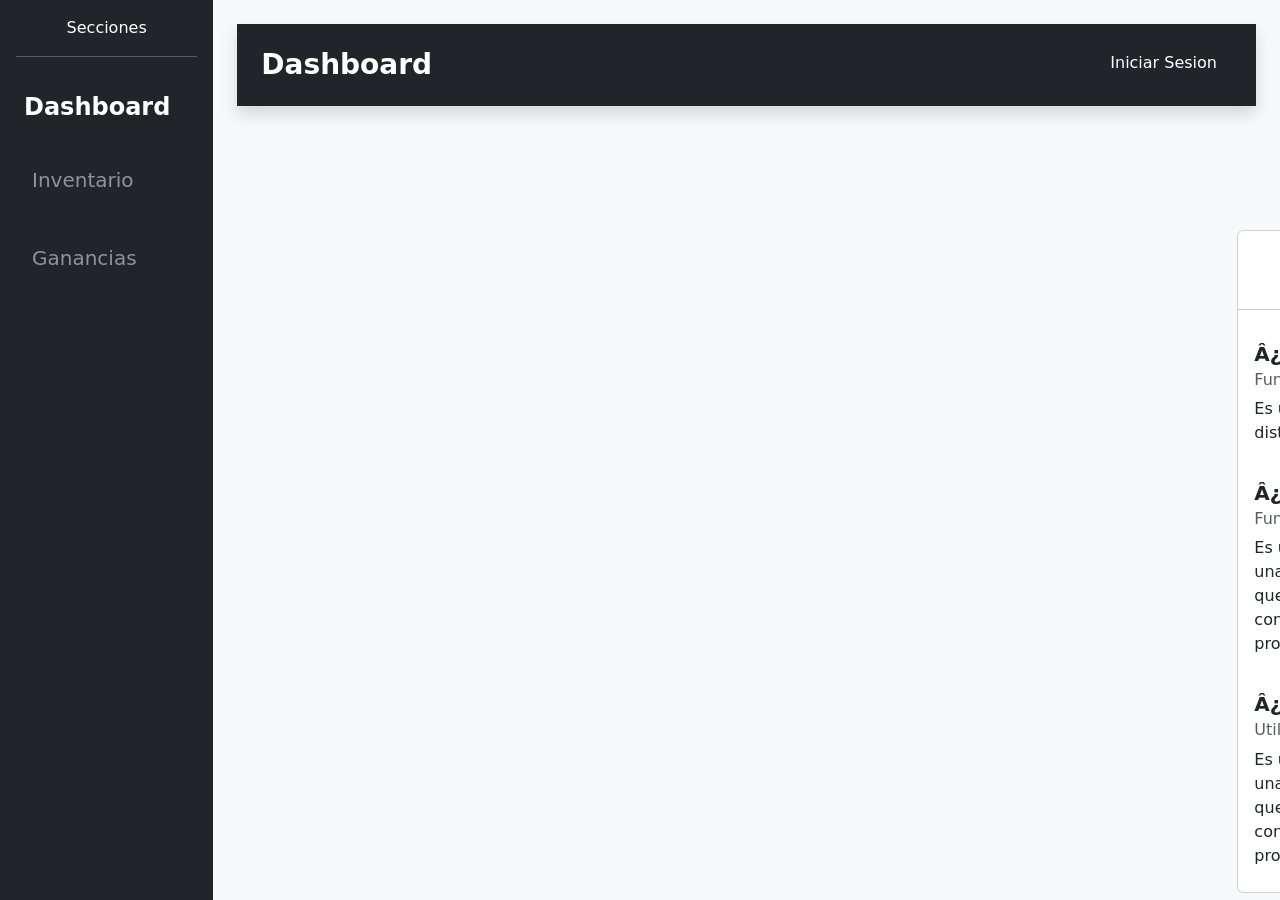
==== index.html @ 1a986705 "avance 3" ====
<!DOCTYPE html>
<html lang="es">

<head>
    <link href="https://cdn.jsdelivr.net/npm/bootstrap@5.3.8/dist/css/bootstrap.min.css" rel="stylesheet"
        integrity="sha384-sRIl4kxILFvY47J16cr9ZwB07vP4J8+LH7qKQnuqkuIAvNWLzeN8tE5YBujZqJLB" crossorigin="anonymous">
    <title>MarketOps</title>
    <style>
.card {
            top: 100px;
            right: -1000px;
        }

    
.btn-dark {
 position: absolute;
     top: 44px;
   right: 50px;
 }
</style>

</head>

<body>
    <div class="container-fluid">


        <div class="row vh-100">

            <div class="col-2 bg-dark text-white p-3">
                <p style="text-align: center;">Secciones</p>
                <hr>
                <ul class="nav flex-column">
                    <li class="nav-item">
                        <a class="nav-link active text-white fw-bold fs-4 py-3 px-2" aria-current="page"
                            href="index.html">Dashboard</a>
                    </li>
                    <li class="nav-item">
                        <a class="nav-link text-white-50 fs-5 py-4 px-6" href="inventario.html">Inventario</a>
                    </li>
                    <li class="nav-item">
                        <a class="nav-link text-white-50 fs-5 py-4 px-6" href="ganancias.html">Ganancias</a>
                    </li>

                </ul>
            </div>

            <div class="col-10 bg-light text-dark p-4 position:relative">

                <a class="btn btn-dark" href="sesion.html">Iniciar Sesion</a>

                <div class="bg-dark text-white w-100 py-4 px-4 mb-4 shadow">
                    <div class="d-flex justify-content-between align-items-center">
                        <div>
                            <h3 class="fw-bold mb-0">Dashboard</h3>
                        </div>
                        <div>


                        </div>
                    </div>
                </div>


                    <div class="card" style="width: 30rem;">
                        <div class="text-center pt-4">
                            <h2 class="fw-bold mb-0">MarketOps</h2>
                        </div>
                        <hr>
                        <div class="card-body mb-1">
                            <h5 class="card-title fw-bold">¿Que es?</h5>
                            <h6 class="card-subtitle mb-2 text-body-secondary">Funciones</h6>
                            <p class="card-text">Es una web la cual esta centrada en un market y sus distintas
                                operaciones
                            </p>
                        </div>

                        <div class="card-body mb-1">
                            <h5 class="card-title fw-bold">¿Para que sirve?</h5>
                            <h6 class="card-subtitle mb-2 text-body-secondary">Funciones</h6>
                            <p class="card-text">Es una base de datos centrada en las operaciones de una tienda, donde
                                se
                                puede encontrar un inventario que contiene todos los items y ganancias que contienen el
                                efecto positivo que han tenido los productos vendidos.</p>
                        </div>
                        <div class="card-body mb-2">
                            <h5 class="card-title fw-bold">¿Por que la usaria?</h5>
                            <h6 class="card-subtitle mb-2 text-body-secondary">Utilidad</h6>
                            <p class="card-text">Es una base de datos centrada en las operaciones de una tienda, donde
                                se
                                puede encontrar un inventario que contiene todos los items y ganancias que contienen el
                                efecto positivo que han tenido los productos vendidos.</p>
                        </div>
                    </div>


                </div>


            </div>


        </div>
        <script src="https://cdn.jsdelivr.net/npm/bootstrap@5.3.8/dist/js/bootstrap.bundle.min.js"
            integrity="sha384-FKyoEForCGlyvwx9Hj09JcYn3nv7wiPVlz7YYwJrWVcXK/BmnVDxM+D2scQbITxI"
            crossorigin="anonymous"></script>
</body>

</html>
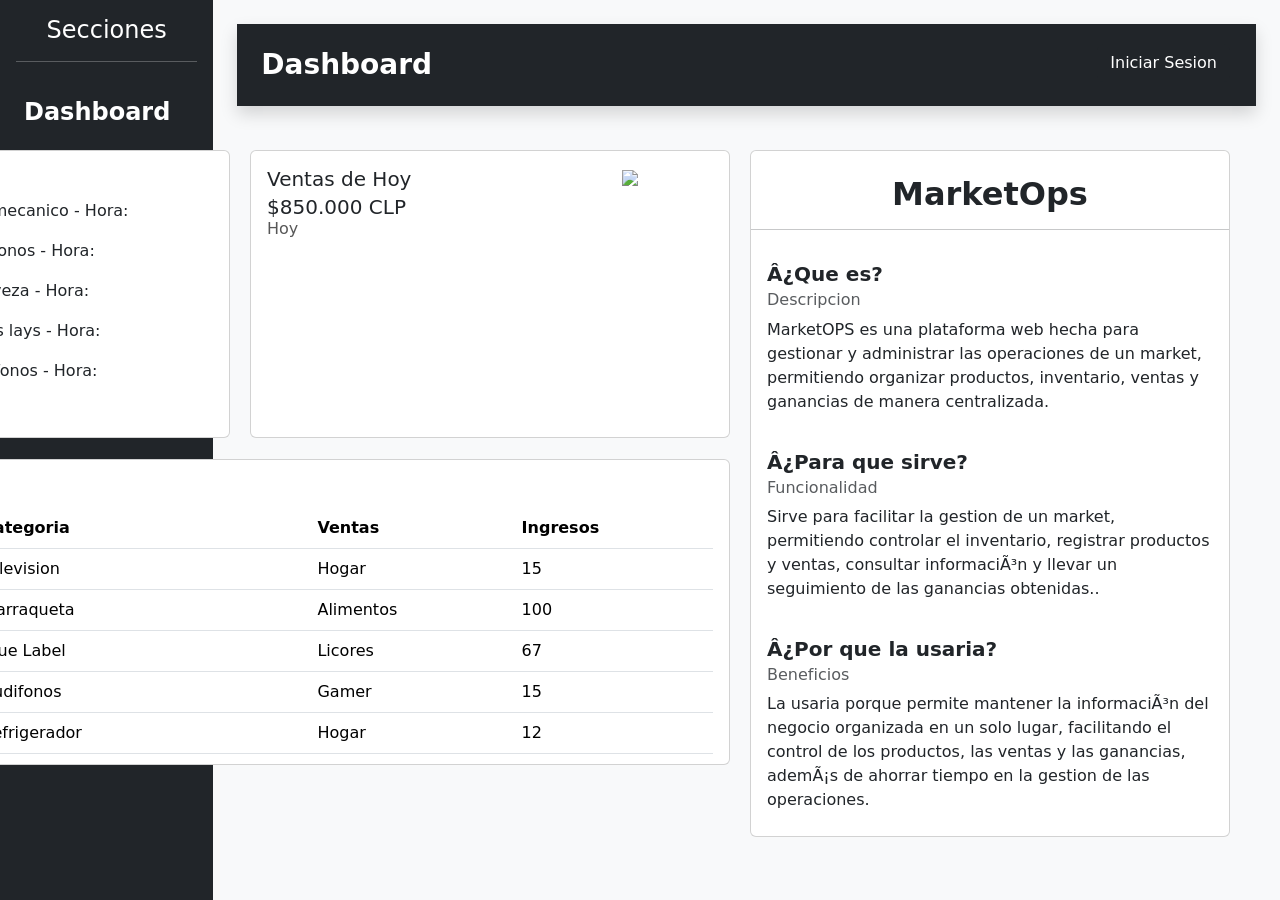
==== commit 02b41872: "Avance 11/09" ====
--- a/index.html
+++ b/index.html
@@ -4,20 +4,9 @@
 <head>
     <link href="https://cdn.jsdelivr.net/npm/bootstrap@5.3.8/dist/css/bootstrap.min.css" rel="stylesheet"
         integrity="sha384-sRIl4kxILFvY47J16cr9ZwB07vP4J8+LH7qKQnuqkuIAvNWLzeN8tE5YBujZqJLB" crossorigin="anonymous">
+    <link rel="stylesheet" href="css/style.css">
+
     <title>MarketOps</title>
-    <style>
-.card {
-            top: 100px;
-            right: -1000px;
-        }
-
-    
-.btn-dark {
- position: absolute;
-     top: 44px;
-   right: 50px;
- }
-</style>
 
 </head>
 
@@ -28,7 +17,7 @@
         <div class="row vh-100">
 
             <div class="col-2 bg-dark text-white p-3">
-                <p style="text-align: center;">Secciones</p>
+                <h4 class="alinearCentro">Secciones</h4>
                 <hr>
                 <ul class="nav flex-column">
                     <li class="nav-item">
@@ -43,6 +32,7 @@
                     </li>
 
                 </ul>
+                
             </div>
 
             <div class="col-10 bg-light text-dark p-4 position:relative">
@@ -61,38 +51,146 @@
                     </div>
                 </div>
 
-
-                    <div class="card" style="width: 30rem;">
-                        <div class="text-center pt-4">
-                            <h2 class="fw-bold mb-0">MarketOps</h2>
-                        </div>
-                        <hr>
-                        <div class="card-body mb-1">
-                            <h5 class="card-title fw-bold">¿Que es?</h5>
-                            <h6 class="card-subtitle mb-2 text-body-secondary">Funciones</h6>
-                            <p class="card-text">Es una web la cual esta centrada en un market y sus distintas
-                                operaciones
-                            </p>
-                        </div>
-
-                        <div class="card-body mb-1">
-                            <h5 class="card-title fw-bold">¿Para que sirve?</h5>
-                            <h6 class="card-subtitle mb-2 text-body-secondary">Funciones</h6>
-                            <p class="card-text">Es una base de datos centrada en las operaciones de una tienda, donde
-                                se
-                                puede encontrar un inventario que contiene todos los items y ganancias que contienen el
-                                efecto positivo que han tenido los productos vendidos.</p>
-                        </div>
-                        <div class="card-body mb-2">
-                            <h5 class="card-title fw-bold">¿Por que la usaria?</h5>
-                            <h6 class="card-subtitle mb-2 text-body-secondary">Utilidad</h6>
-                            <p class="card-text">Es una base de datos centrada en las operaciones de una tienda, donde
-                                se
-                                puede encontrar un inventario que contiene todos los items y ganancias que contienen el
-                                efecto positivo que han tenido los productos vendidos.</p>
-                        </div>
-                    </div>
-
+                <div class="card cartitados ">
+                    <div class="card-body">
+                        <h5 class="card-title">Ultimos movimientos</h5>
+
+                        <p class="card-text Cartitdadostext">Venta de teclado mecanico - Hora:</p>
+                        <p class="card-text Cartitdadostext">Venta de telefonos - Hora:</p>
+                        <p class="card-text Cartitdadostext">Venta de cerveza - Hora:</p>
+                        <p class="card-text Cartitdadostext">Venta de papas lays - Hora:</p>
+                        <p class="card-text Cartitdadostext">Venta de Audifonos - Hora:</p>
+                    </div>
+                </div>
+                <div class="card cartitatres ">
+                    <div class="card-body">
+                        <img src="https://cdn-icons-png.flaticon.com/512/2660/2660227.png" class="fotito">
+                        <h5 class="card-title">Ventas de Hoy</h5>
+                        <h5 class="card-subtitle">$850.000 CLP</h5>
+                        <h6 class="card-title VentasGraficoHoy">Hoy</h6>
+                        <div class="grafico">
+                            <canvas id="migrafico"></canvas>
+                        </div>
+                    </div>
+                </div>
+
+                <div class="card cartitacuatro ">
+                    <div class="card-body">
+                        <h5 class="card-title">Articulos Populares</h5>
+                        <div class="table-responsive overflow-auto alturaTabla">
+
+                            <table class="table">
+                                <thead class="scrollEstatico">
+                                    <tr>
+                                        <th>Producto</th>
+                                        <th>Categoria</th>
+                                        <th>Ventas</th>
+                                        <th>Ingresos</th>
+                                    </tr>
+
+                                </thead>
+
+                                <tbody id="productTableBody">
+                                    <tr>
+
+                                    <tr>
+                                        <th scope="row">7</th>
+                                        <td>Television</td>
+                                        <td>Hogar</td>
+                                        <td>15</td>
+
+                                    </tr>
+
+                                    <tr>
+                                        <th scope="row">11</th>
+                                        <td>Marraqueta</td>
+                                        <td>Alimentos</td>
+                                        <td>100</td>
+
+                                    </tr>
+                                    <tr>
+                                        <th scope="row">12</th>
+                                        <td>Blue Label</td>
+                                        <td>Licores</td>
+                                        <td>67</td>
+
+                                    </tr>
+                                    <tr>
+                                        <th scope="row">14</th>
+                                        <td>Audifonos</td>
+                                        <td>Gamer</td>
+                                        <td>15</td>
+
+                                    </tr>
+                                    <tr>
+                                        <th scope="row">1</th>
+                                        <td>Refrigerador</td>
+                                        <td>Hogar</td>
+                                        <td>12</td>
+
+                                    </tr>
+                                    <tr>
+                                        <th scope="row">2</th>
+                                        <td>Lavadora</td>
+                                        <td>Hogar</td>
+                                        <td>8</td>
+
+                                    </tr>
+                                    <tr>
+                                        <th scope="row">3</th>
+                                        <td>teclado mecanico</td>
+                                        <td>Gamer</td>
+                                        <td>3</td>
+
+                                    </tr>
+                                    <tr>
+                                        <th scope="row">4</th>
+                                        <td>Aspiradora</td>
+                                        <td>Hogar</td>
+                                        <td>4</td>
+
+                                    </tr>
+                                    <tr>
+                                        <th scope="row">5</th>
+                                        <td>Fideos</td>
+                                        <td>Alimentos</td>
+                                        <td>13</td>
+
+                                    </tr>
+                                </tbody>
+                            </table>
+                        </div>
+                    </div>
+                </div>
+                <div class="card cardwidth cartita">
+
+                    <div class="text-center pt-4">
+                        <h2 class="fw-bold mb-0">MarketOps</h2>
+                    </div>
+                    <hr>
+                    <div class="card-body mb-1">
+                        <h5 class="card-title fw-bold">¿Que es?</h5>
+                        <h6 class="card-subtitle mb-2 text-body-secondary">Descripcion</h6>
+                        <p class="card-text">MarketOPS es una plataforma web hecha para gestionar y administrar las
+                            operaciones de un market, permitiendo organizar productos, inventario, ventas y ganancias de
+                            manera centralizada.
+                        </p>
+                    </div>
+
+                    <div class="card-body mb-1 ">
+                        <h5 class="card-title fw-bold">¿Para que sirve?</h5>
+                        <h6 class="card-subtitle mb-2 text-body-secondary">Funcionalidad</h6>
+                        <p class="card-text">Sirve para facilitar la gestion de un market, permitiendo controlar el
+                            inventario, registrar productos y ventas, consultar información y llevar un seguimiento de
+                            las ganancias obtenidas..</p>
+                    </div>
+                    <div class="card-body mb-2 ">
+                        <h5 class="card-title fw-bold ">¿Por que la usaria?</h5>
+                        <h6 class="card-subtitle mb-2 text-body-secondary ">Beneficios</h6>
+                        <p class="card-text ">La usaria porque permite mantener la información del negocio organizada en
+                            un solo lugar, facilitando el control de los productos, las ventas y las ganancias, además
+                            de ahorrar tiempo en la gestion de las operaciones.</p>
+                    </div>
 
                 </div>
 
@@ -101,9 +199,15 @@
 
 
         </div>
-        <script src="https://cdn.jsdelivr.net/npm/bootstrap@5.3.8/dist/js/bootstrap.bundle.min.js"
-            integrity="sha384-FKyoEForCGlyvwx9Hj09JcYn3nv7wiPVlz7YYwJrWVcXK/BmnVDxM+D2scQbITxI"
-            crossorigin="anonymous"></script>
+
+
+    </div>
+    <script src="https://cdn.jsdelivr.net/npm/bootstrap@5.3.8/dist/js/bootstrap.bundle.min.js"
+        integrity="sha384-FKyoEForCGlyvwx9Hj09JcYn3nv7wiPVlz7YYwJrWVcXK/BmnVDxM+D2scQbITxI"
+        crossorigin="anonymous"></script>
+    <script src="https://cdn.jsdelivr.net/npm/chart.js"></script>
+    <script src="js/app.js"></script>
+
 </body>
 
 </html>
--- a/css/style.css
+++ b/css/style.css
@@ -0,0 +1,96 @@
+.alinearCentro{
+    text-align: center;
+}
+.cardwidth{
+    width: 30rem;
+}  
+.cartitados {
+    position: fixed;
+    top: 150px; 
+    right: 1050px;
+    
+    
+    width: 30rem;
+    height: 18rem;
+}
+.Cartitdadostext{
+ text-align: center;
+}
+.cartitatres {
+    position: fixed;
+    top: 150px; 
+    right: 550px;
+    
+    
+    width: 30rem;
+    height: 18rem;
+}
+
+.cartitacuatro {
+    position: fixed;
+    top: 459px; 
+    right: 550px;
+    
+    
+    width: 61.3rem;
+    height: 19.1rem;
+}
+
+.cartita {
+    position: fixed;
+    top: 150px; 
+    right: 50px;
+}
+.colores{
+    right: 0px;
+    top: 0px;
+}
+.btn-dark {
+ position: absolute;
+    top: 44px;
+   right: 50px;
+ }
+ .barrasdanger{
+    width: 25%;
+ }
+
+ .barraswarning{
+    width: 55%;
+ }
+ .barrassuccess {
+ width: 95%;
+ }
+ .ajusteSesion{
+    width: 100%; max-width: 400px;
+ }
+ .colorIniciarSesion{
+    color: rgb(1, 14, 24);
+ }
+ .tamanoP{
+    font-size: 13px; opacity: 0.7;
+ }
+ .alturaTabla{
+    max-height: 250px;
+ }
+.scrollEstatico{
+    position: sticky;
+    top: 0;
+}
+.VentasGraficoHoy{
+    color: rgba(0, 0, 0, 0.66);
+}
+.grafico{
+    position: relative;
+    height: 200px;
+    width: 100%;
+}
+.fotito{
+    position: fixed;
+    
+    width: 88px;
+    top: 170px;
+    right: 570px;
+}
+.nombres{
+    top: 150px
+}
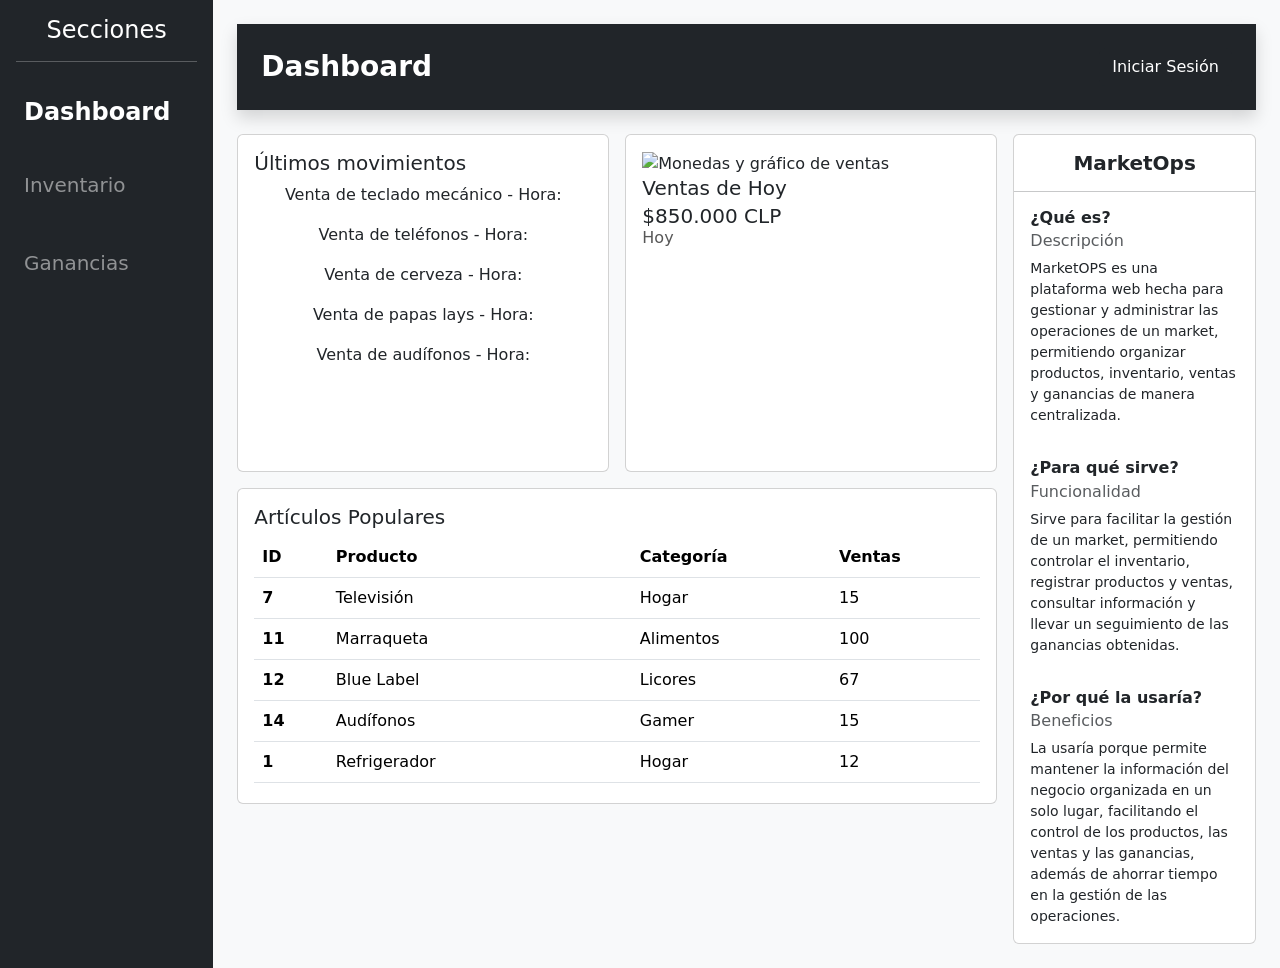
==== commit 345e7442: "Ajuste dashboard" ====
--- a/index.html
+++ b/index.html
@@ -2,212 +2,323 @@
 <html lang="es">
 
 <head>
-    <link href="https://cdn.jsdelivr.net/npm/bootstrap@5.3.8/dist/css/bootstrap.min.css" rel="stylesheet"
-        integrity="sha384-sRIl4kxILFvY47J16cr9ZwB07vP4J8+LH7qKQnuqkuIAvNWLzeN8tE5YBujZqJLB" crossorigin="anonymous">
+    <meta charset="UTF-8">
+    <meta name="viewport" content="width=device-width, initial-scale=1.0">
+
+    <link
+        href="https://cdn.jsdelivr.net/npm/bootstrap@5.3.8/dist/css/bootstrap.min.css"
+        rel="stylesheet"
+        integrity="sha384-sRIl4kxILFvY47J16cr9ZwB07vP4J8+LH7qKQnuqkuIAvNWLzeN8tE5YBujZqJLB"
+        crossorigin="anonymous">
+
     <link rel="stylesheet" href="css/style.css">
 
     <title>MarketOps</title>
 
+    <style>
+        .contenido-dashboard .cartitados,
+        .contenido-dashboard .cartitatres,
+        .contenido-dashboard .cartitacuatro {
+            width: 100%;
+            height: auto;
+            min-width: 0;
+        }
+
+        .contenido-dashboard .cartitados,
+        .contenido-dashboard .cartitatres {
+            height: 100%;
+        }
+
+        .encabezado-dashboard .btn-dark {
+            position: static;
+        }
+
+        .presentacion-marketops {
+            font-size: 14px;
+        }
+
+        .presentacion-marketops h5 {
+            font-size: 16px;
+        }
+    </style>
 </head>
 
 <body>
     <div class="container-fluid">
-
-
-        <div class="row vh-100">
-
+        <div class="row min-vh-100">
+
+            
             <div class="col-2 bg-dark text-white p-3">
                 <h4 class="alinearCentro">Secciones</h4>
                 <hr>
+
                 <ul class="nav flex-column">
                     <li class="nav-item">
-                        <a class="nav-link active text-white fw-bold fs-4 py-3 px-2" aria-current="page"
-                            href="index.html">Dashboard</a>
+                        <a
+                            class="nav-link active text-white fw-bold fs-4 py-3 px-2"
+                            aria-current="page"
+                            href="index.html">
+                            Dashboard
+                        </a>
                     </li>
+
                     <li class="nav-item">
-                        <a class="nav-link text-white-50 fs-5 py-4 px-6" href="inventario.html">Inventario</a>
+                        <a
+                            class="nav-link text-white-50 fs-5 py-4 px-2"
+                            href="inventario.html">
+                            Inventario
+                        </a>
                     </li>
+
                     <li class="nav-item">
-                        <a class="nav-link text-white-50 fs-5 py-4 px-6" href="ganancias.html">Ganancias</a>
+                        <a
+                            class="nav-link text-white-50 fs-5 py-4 px-2"
+                            href="ganancias.html">
+                            Ganancias
+                        </a>
                     </li>
-
                 </ul>
-                
             </div>
 
-            <div class="col-10 bg-light text-dark p-4 position:relative">
-
-                <a class="btn btn-dark" href="sesion.html">Iniciar Sesion</a>
-
-                <div class="bg-dark text-white w-100 py-4 px-4 mb-4 shadow">
+            <div class="col-10 bg-light text-dark p-4">
+
+                <div class="encabezado-dashboard bg-dark text-white py-4 px-4 mb-4 shadow">
                     <div class="d-flex justify-content-between align-items-center">
-                        <div>
-                            <h3 class="fw-bold mb-0">Dashboard</h3>
-                        </div>
-                        <div>
-
+                        <h3 class="fw-bold mb-0">Dashboard</h3>
+
+                        <a class="btn btn-dark" href="sesion.html">
+                            Iniciar Sesión
+                        </a>
+                    </div>
+                </div>
+
+                <div class="row g-3 contenido-dashboard">
+
+                    <div class="col-12 col-lg-9">
+                        <div class="row g-3">
+
+
+                            <div class="col-12 col-md-6">
+                                <div class="card cartitados">
+                                    <div class="card-body">
+                                        <h5 class="card-title">
+                                            Últimos movimientos
+                                        </h5>
+
+                                        <p class="card-text Cartitdadostext">
+                                            Venta de teclado mecánico - Hora:
+                                        </p>
+
+                                        <p class="card-text Cartitdadostext">
+                                            Venta de teléfonos - Hora:
+                                        </p>
+
+                                        <p class="card-text Cartitdadostext">
+                                            Venta de cerveza - Hora:
+                                        </p>
+
+                                        <p class="card-text Cartitdadostext">
+                                            Venta de papas lays - Hora:
+                                        </p>
+
+                                        <p class="card-text Cartitdadostext">
+                                            Venta de audífonos - Hora:
+                                        </p>
+                                    </div>
+                                </div>
+                            </div>
+
+                            
+                            <div class="col-12 col-md-6">
+                                <div class="card cartitatres">
+                                    <div class="card-body">
+                                        <img
+                                            src="https://cdn-icons-png.flaticon.com/512/2660/2660227.png"
+                                            class="fotito"
+                                            alt="Monedas y gráfico de ventas">
+
+                                        <h5 class="card-title">Ventas de Hoy</h5>
+                                        <h5 class="card-subtitle">$850.000 CLP</h5>
+                                        <h6 class="card-title VentasGraficoHoy">Hoy</h6>
+
+                                        <div class="grafico">
+                                            <canvas id="migrafico"></canvas>
+                                        </div>
+                                    </div>
+                                </div>
+                            </div>
+
+                        
+                            <div class="col-12">
+                                <div class="card cartitacuatro">
+                                    <div class="card-body">
+                                        <h5 class="card-title">
+                                            Artículos Populares
+                                        </h5>
+
+                                        <div class="table-responsive overflow-auto alturaTabla">
+                                            <table class="table">
+                                                <thead class="scrollEstatico">
+                                                    <tr>
+                                                        <th>ID</th>
+                                                        <th>Producto</th>
+                                                        <th>Categoría</th>
+                                                        <th>Ventas</th>
+                                                    </tr>
+                                                </thead>
+
+                                                <tbody id="productTableBody">
+                                                    <tr>
+                                                        <th scope="row">7</th>
+                                                        <td>Televisión</td>
+                                                        <td>Hogar</td>
+                                                        <td>15</td>
+                                                    </tr>
+
+                                                    <tr>
+                                                        <th scope="row">11</th>
+                                                        <td>Marraqueta</td>
+                                                        <td>Alimentos</td>
+                                                        <td>100</td>
+                                                    </tr>
+
+                                                    <tr>
+                                                        <th scope="row">12</th>
+                                                        <td>Blue Label</td>
+                                                        <td>Licores</td>
+                                                        <td>67</td>
+                                                    </tr>
+
+                                                    <tr>
+                                                        <th scope="row">14</th>
+                                                        <td>Audífonos</td>
+                                                        <td>Gamer</td>
+                                                        <td>15</td>
+                                                    </tr>
+
+                                                    <tr>
+                                                        <th scope="row">1</th>
+                                                        <td>Refrigerador</td>
+                                                        <td>Hogar</td>
+                                                        <td>12</td>
+                                                    </tr>
+
+                                                    <tr>
+                                                        <th scope="row">2</th>
+                                                        <td>Lavadora</td>
+                                                        <td>Hogar</td>
+                                                        <td>8</td>
+                                                    </tr>
+
+                                                    <tr>
+                                                        <th scope="row">3</th>
+                                                        <td>Teclado mecánico</td>
+                                                        <td>Gamer</td>
+                                                        <td>3</td>
+                                                    </tr>
+
+                                                    <tr>
+                                                        <th scope="row">4</th>
+                                                        <td>Aspiradora</td>
+                                                        <td>Hogar</td>
+                                                        <td>4</td>
+                                                    </tr>
+
+                                                    <tr>
+                                                        <th scope="row">5</th>
+                                                        <td>Fideos</td>
+                                                        <td>Alimentos</td>
+                                                        <td>13</td>
+                                                    </tr>
+                                                </tbody>
+                                            </table>
+                                        </div>
+                                    </div>
+                                </div>
+                            </div>
 
                         </div>
                     </div>
-                </div>
-
-                <div class="card cartitados ">
-                    <div class="card-body">
-                        <h5 class="card-title">Ultimos movimientos</h5>
-
-                        <p class="card-text Cartitdadostext">Venta de teclado mecanico - Hora:</p>
-                        <p class="card-text Cartitdadostext">Venta de telefonos - Hora:</p>
-                        <p class="card-text Cartitdadostext">Venta de cerveza - Hora:</p>
-                        <p class="card-text Cartitdadostext">Venta de papas lays - Hora:</p>
-                        <p class="card-text Cartitdadostext">Venta de Audifonos - Hora:</p>
-                    </div>
-                </div>
-                <div class="card cartitatres ">
-                    <div class="card-body">
-                        <img src="https://cdn-icons-png.flaticon.com/512/2660/2660227.png" class="fotito">
-                        <h5 class="card-title">Ventas de Hoy</h5>
-                        <h5 class="card-subtitle">$850.000 CLP</h5>
-                        <h6 class="card-title VentasGraficoHoy">Hoy</h6>
-                        <div class="grafico">
-                            <canvas id="migrafico"></canvas>
+
+                
+                    <div class="col-12 col-lg-3">
+                        <div class="card presentacion-marketops">
+
+                            <div class="text-center pt-3">
+                                <h2 class="fw-bold fs-5 mb-0">MarketOps</h2>
+                            </div>
+
+                            <hr class="mb-0">
+
+                            <div class="card-body">
+                                <h5 class="card-title fw-bold">¿Qué es?</h5>
+
+                                <h6 class="card-subtitle mb-2 text-body-secondary">
+                                    Descripción
+                                </h6>
+
+                                <p class="card-text">
+                                    MarketOPS es una plataforma web hecha para
+                                    gestionar y administrar las operaciones de un
+                                    market, permitiendo organizar productos,
+                                    inventario, ventas y ganancias de manera
+                                    centralizada.
+                                </p>
+                            </div>
+
+                            <div class="card-body">
+                                <h5 class="card-title fw-bold">
+                                    ¿Para qué sirve?
+                                </h5>
+
+                                <h6 class="card-subtitle mb-2 text-body-secondary">
+                                    Funcionalidad
+                                </h6>
+
+                                <p class="card-text">
+                                    Sirve para facilitar la gestión de un market,
+                                    permitiendo controlar el inventario, registrar
+                                    productos y ventas, consultar información y
+                                    llevar un seguimiento de las ganancias
+                                    obtenidas.
+                                </p>
+                            </div>
+
+                            <div class="card-body">
+                                <h5 class="card-title fw-bold">
+                                    ¿Por qué la usaría?
+                                </h5>
+
+                                <h6 class="card-subtitle mb-2 text-body-secondary">
+                                    Beneficios
+                                </h6>
+
+                                <p class="card-text">
+                                    La usaría porque permite mantener la
+                                    información del negocio organizada en un
+                                    solo lugar, facilitando el control de los
+                                    productos, las ventas y las ganancias,
+                                    además de ahorrar tiempo en la gestión
+                                    de las operaciones.
+                                </p>
+                            </div>
+
                         </div>
                     </div>
+
                 </div>
-
-                <div class="card cartitacuatro ">
-                    <div class="card-body">
-                        <h5 class="card-title">Articulos Populares</h5>
-                        <div class="table-responsive overflow-auto alturaTabla">
-
-                            <table class="table">
-                                <thead class="scrollEstatico">
-                                    <tr>
-                                        <th>Producto</th>
-                                        <th>Categoria</th>
-                                        <th>Ventas</th>
-                                        <th>Ingresos</th>
-                                    </tr>
-
-                                </thead>
-
-                                <tbody id="productTableBody">
-                                    <tr>
-
-                                    <tr>
-                                        <th scope="row">7</th>
-                                        <td>Television</td>
-                                        <td>Hogar</td>
-                                        <td>15</td>
-
-                                    </tr>
-
-                                    <tr>
-                                        <th scope="row">11</th>
-                                        <td>Marraqueta</td>
-                                        <td>Alimentos</td>
-                                        <td>100</td>
-
-                                    </tr>
-                                    <tr>
-                                        <th scope="row">12</th>
-                                        <td>Blue Label</td>
-                                        <td>Licores</td>
-                                        <td>67</td>
-
-                                    </tr>
-                                    <tr>
-                                        <th scope="row">14</th>
-                                        <td>Audifonos</td>
-                                        <td>Gamer</td>
-                                        <td>15</td>
-
-                                    </tr>
-                                    <tr>
-                                        <th scope="row">1</th>
-                                        <td>Refrigerador</td>
-                                        <td>Hogar</td>
-                                        <td>12</td>
-
-                                    </tr>
-                                    <tr>
-                                        <th scope="row">2</th>
-                                        <td>Lavadora</td>
-                                        <td>Hogar</td>
-                                        <td>8</td>
-
-                                    </tr>
-                                    <tr>
-                                        <th scope="row">3</th>
-                                        <td>teclado mecanico</td>
-                                        <td>Gamer</td>
-                                        <td>3</td>
-
-                                    </tr>
-                                    <tr>
-                                        <th scope="row">4</th>
-                                        <td>Aspiradora</td>
-                                        <td>Hogar</td>
-                                        <td>4</td>
-
-                                    </tr>
-                                    <tr>
-                                        <th scope="row">5</th>
-                                        <td>Fideos</td>
-                                        <td>Alimentos</td>
-                                        <td>13</td>
-
-                                    </tr>
-                                </tbody>
-                            </table>
-                        </div>
-                    </div>
-                </div>
-                <div class="card cardwidth cartita">
-
-                    <div class="text-center pt-4">
-                        <h2 class="fw-bold mb-0">MarketOps</h2>
-                    </div>
-                    <hr>
-                    <div class="card-body mb-1">
-                        <h5 class="card-title fw-bold">¿Que es?</h5>
-                        <h6 class="card-subtitle mb-2 text-body-secondary">Descripcion</h6>
-                        <p class="card-text">MarketOPS es una plataforma web hecha para gestionar y administrar las
-                            operaciones de un market, permitiendo organizar productos, inventario, ventas y ganancias de
-                            manera centralizada.
-                        </p>
-                    </div>
-
-                    <div class="card-body mb-1 ">
-                        <h5 class="card-title fw-bold">¿Para que sirve?</h5>
-                        <h6 class="card-subtitle mb-2 text-body-secondary">Funcionalidad</h6>
-                        <p class="card-text">Sirve para facilitar la gestion de un market, permitiendo controlar el
-                            inventario, registrar productos y ventas, consultar información y llevar un seguimiento de
-                            las ganancias obtenidas..</p>
-                    </div>
-                    <div class="card-body mb-2 ">
-                        <h5 class="card-title fw-bold ">¿Por que la usaria?</h5>
-                        <h6 class="card-subtitle mb-2 text-body-secondary ">Beneficios</h6>
-                        <p class="card-text ">La usaria porque permite mantener la información del negocio organizada en
-                            un solo lugar, facilitando el control de los productos, las ventas y las ganancias, además
-                            de ahorrar tiempo en la gestion de las operaciones.</p>
-                    </div>
-
-                </div>
-
-
             </div>
-
-
         </div>
-
-
     </div>
-    <script src="https://cdn.jsdelivr.net/npm/bootstrap@5.3.8/dist/js/bootstrap.bundle.min.js"
+
+    <script
+        src="https://cdn.jsdelivr.net/npm/bootstrap@5.3.8/dist/js/bootstrap.bundle.min.js"
         integrity="sha384-FKyoEForCGlyvwx9Hj09JcYn3nv7wiPVlz7YYwJrWVcXK/BmnVDxM+D2scQbITxI"
-        crossorigin="anonymous"></script>
+        crossorigin="anonymous">
+    </script>
+
     <script src="https://cdn.jsdelivr.net/npm/chart.js"></script>
     <script src="js/app.js"></script>
-
 </body>
 
 </html>
--- a/css/style.css
+++ b/css/style.css
@@ -5,41 +5,24 @@
     width: 30rem;
 }  
 .cartitados {
-    position: fixed;
-    top: 150px; 
-    right: 1050px;
-    
-    
-    width: 30rem;
-    height: 18rem;
+    width: calc(50% - 0.5rem);
+    height: auto;
 }
 .Cartitdadostext{
  text-align: center;
 }
-.cartitatres {
-    position: fixed;
-    top: 150px; 
-    right: 550px;
-    
-    
-    width: 30rem;
-    height: 18rem;
+.cartitatres {    
+    width: calc(50% - 0.5rem);
+    height: auto;
 }
 
 .cartitacuatro {
-    position: fixed;
-    top: 459px; 
-    right: 550px;
-    
-    
     width: 61.3rem;
-    height: 19.1rem;
+    height: auto;
 }
 
 .cartita {
-    position: fixed;
-    top: 150px; 
-    right: 50px;
+    width: 30rem;
 }
 .colores{
     right: 0px;
@@ -85,11 +68,11 @@
     width: 100%;
 }
 .fotito{
-    position: fixed;
+   
     
     width: 88px;
     top: 170px;
-    right: 570px;
+    
 }
 .nombres{
     top: 150px
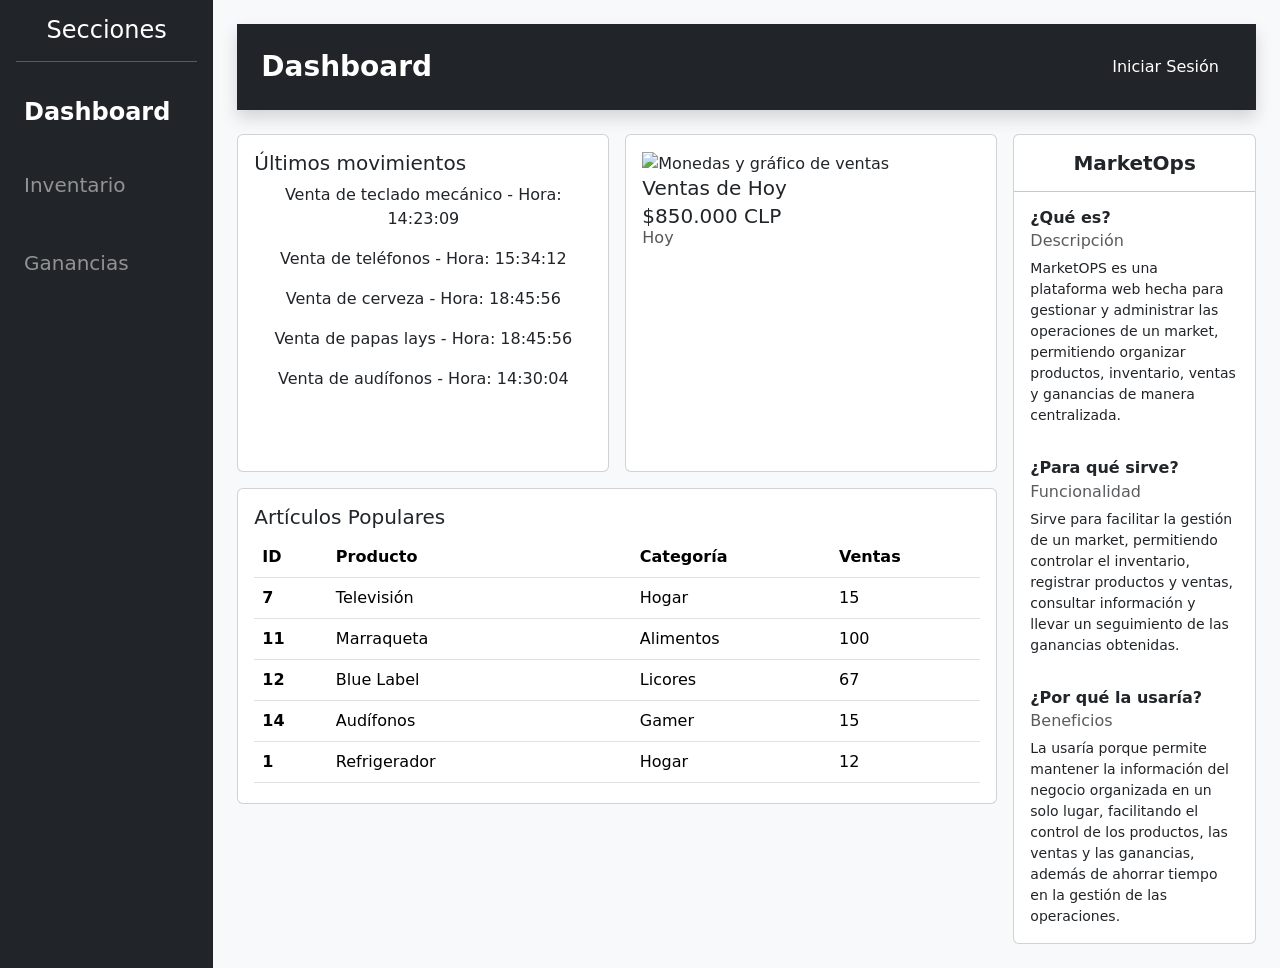
==== commit af09aa2a: "Actualizacion Proyecto" ====
--- a/index.html
+++ b/index.html
@@ -48,7 +48,7 @@
         <div class="row min-vh-100">
 
             
-            <div class="col-2 bg-dark text-white p-3">
+            <div class="col-12 col-lg-2 bg-dark text-white p-3">
                 <h4 class="alinearCentro">Secciones</h4>
                 <hr>
 
@@ -80,10 +80,10 @@
                 </ul>
             </div>
 
-            <div class="col-10 bg-light text-dark p-4">
+            <div class="col-12 col-lg-10 bg-light text-dark p-3 p-lg-4">
 
                 <div class="encabezado-dashboard bg-dark text-white py-4 px-4 mb-4 shadow">
-                    <div class="d-flex justify-content-between align-items-center">
+                    <div class="d-flex flex-wrap gap-2 justify-content-between align-items-center">
                         <h3 class="fw-bold mb-0">Dashboard</h3>
 
                         <a class="btn btn-dark" href="sesion.html">
@@ -106,23 +106,23 @@
                                         </h5>
 
                                         <p class="card-text Cartitdadostext">
-                                            Venta de teclado mecánico - Hora:
-                                        </p>
-
-                                        <p class="card-text Cartitdadostext">
-                                            Venta de teléfonos - Hora:
-                                        </p>
-
-                                        <p class="card-text Cartitdadostext">
-                                            Venta de cerveza - Hora:
-                                        </p>
-
-                                        <p class="card-text Cartitdadostext">
-                                            Venta de papas lays - Hora:
-                                        </p>
-
-                                        <p class="card-text Cartitdadostext">
-                                            Venta de audífonos - Hora:
+                                            Venta de teclado mecánico - Hora: 14:23:09
+                                        </p>
+
+                                        <p class="card-text Cartitdadostext">
+                                            Venta de teléfonos - Hora: 15:34:12
+                                        </p>
+
+                                        <p class="card-text Cartitdadostext">
+                                            Venta de cerveza - Hora: 18:45:56
+                                        </p>
+
+                                        <p class="card-text Cartitdadostext">
+                                            Venta de papas lays - Hora: 18:45:56
+                                        </p>
+
+                                        <p class="card-text Cartitdadostext">
+                                            Venta de audífonos - Hora: 14:30:04
                                         </p>
                                     </div>
                                 </div>
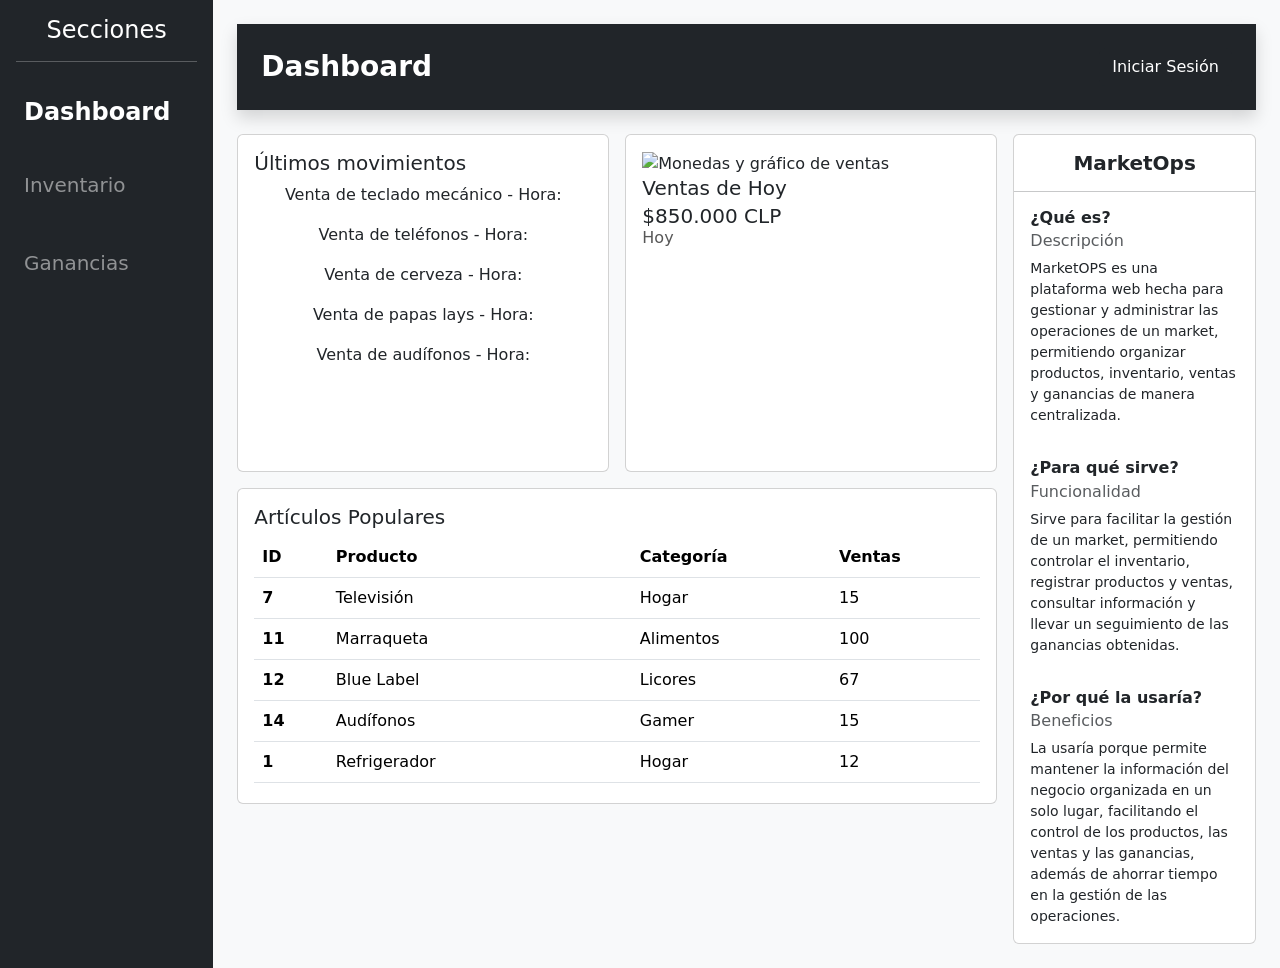
==== commit a02b041f: "Add files via upload skere" ====
--- a/index.html
+++ b/index.html
@@ -48,7 +48,7 @@
         <div class="row min-vh-100">
 
             
-            <div class="col-12 col-lg-2 bg-dark text-white p-3">
+            <div class="col-12 col-md-2 bg-dark text-white p-3">
                 <h4 class="alinearCentro">Secciones</h4>
                 <hr>
 
@@ -80,10 +80,10 @@
                 </ul>
             </div>
 
-            <div class="col-12 col-lg-10 bg-light text-dark p-3 p-lg-4">
+            <div class="col-12 col-md-10 bg-light text-dark p-4">
 
                 <div class="encabezado-dashboard bg-dark text-white py-4 px-4 mb-4 shadow">
-                    <div class="d-flex flex-wrap gap-2 justify-content-between align-items-center">
+                    <div class="d-flex justify-content-between align-items-center">
                         <h3 class="fw-bold mb-0">Dashboard</h3>
 
                         <a class="btn btn-dark" href="sesion.html">
@@ -106,23 +106,23 @@
                                         </h5>
 
                                         <p class="card-text Cartitdadostext">
-                                            Venta de teclado mecánico - Hora: 14:23:09
-                                        </p>
-
-                                        <p class="card-text Cartitdadostext">
-                                            Venta de teléfonos - Hora: 15:34:12
-                                        </p>
-
-                                        <p class="card-text Cartitdadostext">
-                                            Venta de cerveza - Hora: 18:45:56
-                                        </p>
-
-                                        <p class="card-text Cartitdadostext">
-                                            Venta de papas lays - Hora: 18:45:56
-                                        </p>
-
-                                        <p class="card-text Cartitdadostext">
-                                            Venta de audífonos - Hora: 14:30:04
+                                            Venta de teclado mecánico - Hora:
+                                        </p>
+
+                                        <p class="card-text Cartitdadostext">
+                                            Venta de teléfonos - Hora:
+                                        </p>
+
+                                        <p class="card-text Cartitdadostext">
+                                            Venta de cerveza - Hora:
+                                        </p>
+
+                                        <p class="card-text Cartitdadostext">
+                                            Venta de papas lays - Hora:
+                                        </p>
+
+                                        <p class="card-text Cartitdadostext">
+                                            Venta de audífonos - Hora:
                                         </p>
                                     </div>
                                 </div>
--- a/css/style.css
+++ b/css/style.css
@@ -76,4 +76,26 @@
 }
 .nombres{
     top: 150px
+}
+
+/* Responsive: en pantallas de celular/tablet (menos de 768px),
+   el menu lateral se apila arriba del contenido (gracias a las
+   clases col-12 col-md-2 / col-12 col-md-10 en el HTML). Aqui
+   solo achicamos el menu para que no ocupe tanto alto y se vea
+   mas como una barra de navegacion. */
+@media (max-width: 767.98px) {
+    .nav.flex-column {
+        flex-direction: row !important;
+        flex-wrap: wrap;
+        justify-content: center;
+    }
+    .nav.flex-column .nav-item {
+        flex: 1 1 auto;
+        text-align: center;
+    }
+    .nav.flex-column .nav-link {
+        padding-top: 0.5rem !important;
+        padding-bottom: 0.5rem !important;
+        font-size: 1rem !important;
+    }
 }
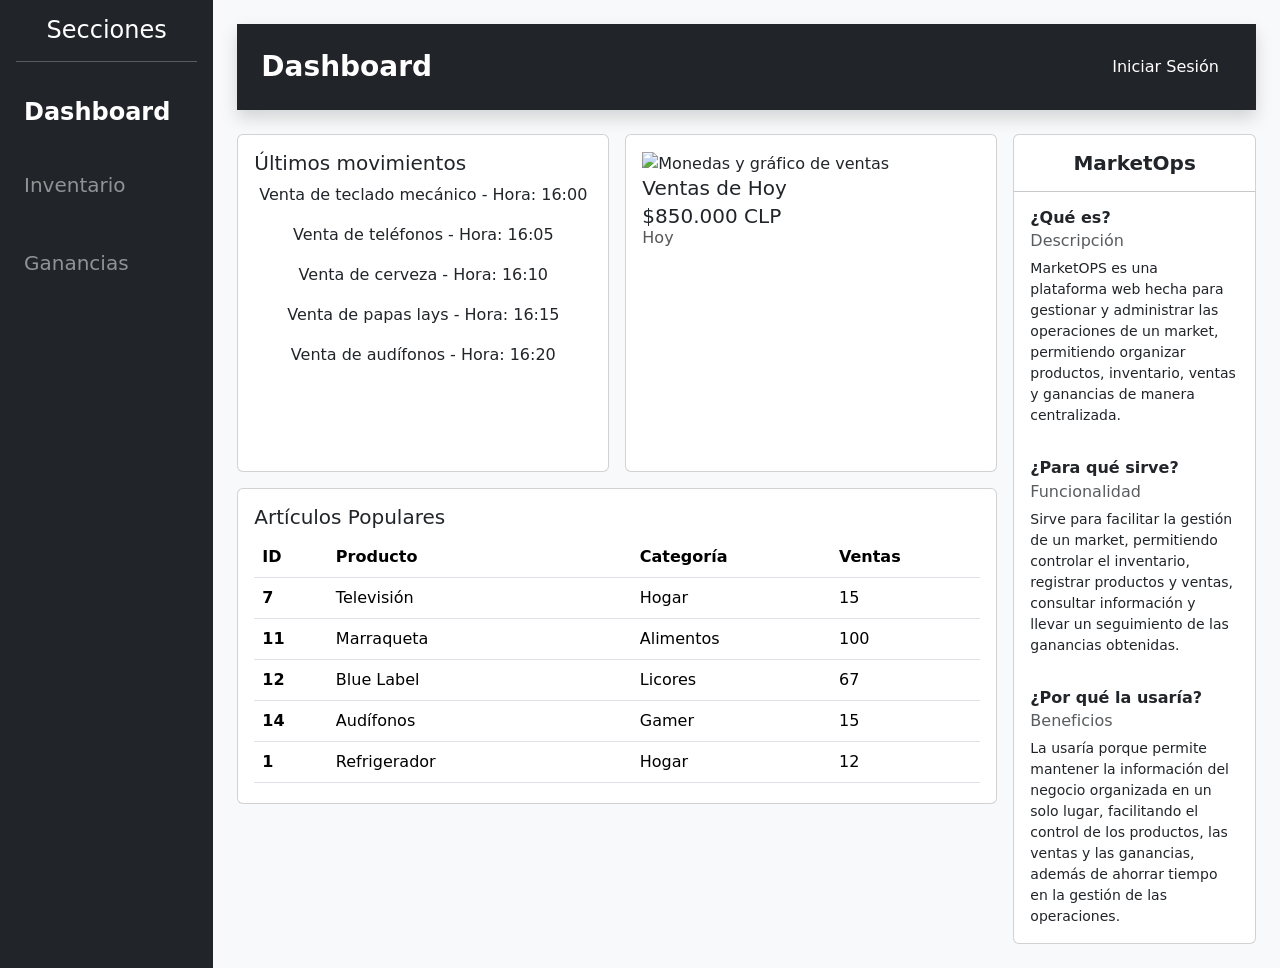
==== commit 06210b2a: "Add files via upload" ====
--- a/index.html
+++ b/index.html
@@ -15,32 +15,7 @@
 
     <title>MarketOps</title>
 
-    <style>
-        .contenido-dashboard .cartitados,
-        .contenido-dashboard .cartitatres,
-        .contenido-dashboard .cartitacuatro {
-            width: 100%;
-            height: auto;
-            min-width: 0;
-        }
-
-        .contenido-dashboard .cartitados,
-        .contenido-dashboard .cartitatres {
-            height: 100%;
-        }
-
-        .encabezado-dashboard .btn-dark {
-            position: static;
-        }
-
-        .presentacion-marketops {
-            font-size: 14px;
-        }
-
-        .presentacion-marketops h5 {
-            font-size: 16px;
-        }
-    </style>
+    
 </head>
 
 <body>
@@ -52,7 +27,7 @@
                 <h4 class="alinearCentro">Secciones</h4>
                 <hr>
 
-                <ul class="nav flex-column">
+                <ul class="nav flex-md-column">
                     <li class="nav-item">
                         <a
                             class="nav-link active text-white fw-bold fs-4 py-3 px-2"
@@ -106,23 +81,23 @@
                                         </h5>
 
                                         <p class="card-text Cartitdadostext">
-                                            Venta de teclado mecánico - Hora:
-                                        </p>
-
-                                        <p class="card-text Cartitdadostext">
-                                            Venta de teléfonos - Hora:
-                                        </p>
-
-                                        <p class="card-text Cartitdadostext">
-                                            Venta de cerveza - Hora:
-                                        </p>
-
-                                        <p class="card-text Cartitdadostext">
-                                            Venta de papas lays - Hora:
-                                        </p>
-
-                                        <p class="card-text Cartitdadostext">
-                                            Venta de audífonos - Hora:
+                                            Venta de teclado mecánico - Hora: 16:00
+                                        </p>
+
+                                        <p class="card-text Cartitdadostext">
+                                            Venta de teléfonos - Hora: 16:05
+                                        </p>
+
+                                        <p class="card-text Cartitdadostext">
+                                            Venta de cerveza - Hora: 16:10
+                                        </p>
+
+                                        <p class="card-text Cartitdadostext">
+                                            Venta de papas lays - Hora: 16:15
+                                        </p>
+
+                                        <p class="card-text Cartitdadostext">
+                                            Venta de audífonos - Hora: 16:20
                                         </p>
                                     </div>
                                 </div>
--- a/css/style.css
+++ b/css/style.css
@@ -4,35 +4,42 @@
 .cardwidth{
     width: 30rem;
 }  
-.cartitados {
-    width: calc(50% - 0.5rem);
-    height: auto;
-}
+
 .Cartitdadostext{
  text-align: center;
 }
-.cartitatres {    
-    width: calc(50% - 0.5rem);
-    height: auto;
-}
-
-.cartitacuatro {
-    width: 61.3rem;
-    height: auto;
-}
-
 .cartita {
     width: 30rem;
 }
+.contenido-dashboard .cartitados,
+        .contenido-dashboard .cartitatres,
+        .contenido-dashboard .cartitacuatro {
+            width: 100%;
+            height: auto;
+            min-width: 0;
+        }
+
+        .contenido-dashboard .cartitados,
+        .contenido-dashboard .cartitatres {
+            height: 100%;
+        }
+
+        .encabezado-dashboard .btn-dark {
+            position: static;
+        }
+
+        .presentacion-marketops {
+            font-size: 14px;
+        }
+
+        .presentacion-marketops h5 {
+            font-size: 16px;
+        }
 .colores{
     right: 0px;
     top: 0px;
 }
-.btn-dark {
- position: absolute;
-    top: 44px;
-   right: 50px;
- }
+
  .barrasdanger{
     width: 25%;
  }
@@ -76,26 +83,4 @@
 }
 .nombres{
     top: 150px
-}
-
-/* Responsive: en pantallas de celular/tablet (menos de 768px),
-   el menu lateral se apila arriba del contenido (gracias a las
-   clases col-12 col-md-2 / col-12 col-md-10 en el HTML). Aqui
-   solo achicamos el menu para que no ocupe tanto alto y se vea
-   mas como una barra de navegacion. */
-@media (max-width: 767.98px) {
-    .nav.flex-column {
-        flex-direction: row !important;
-        flex-wrap: wrap;
-        justify-content: center;
-    }
-    .nav.flex-column .nav-item {
-        flex: 1 1 auto;
-        text-align: center;
-    }
-    .nav.flex-column .nav-link {
-        padding-top: 0.5rem !important;
-        padding-bottom: 0.5rem !important;
-        font-size: 1rem !important;
-    }
 }
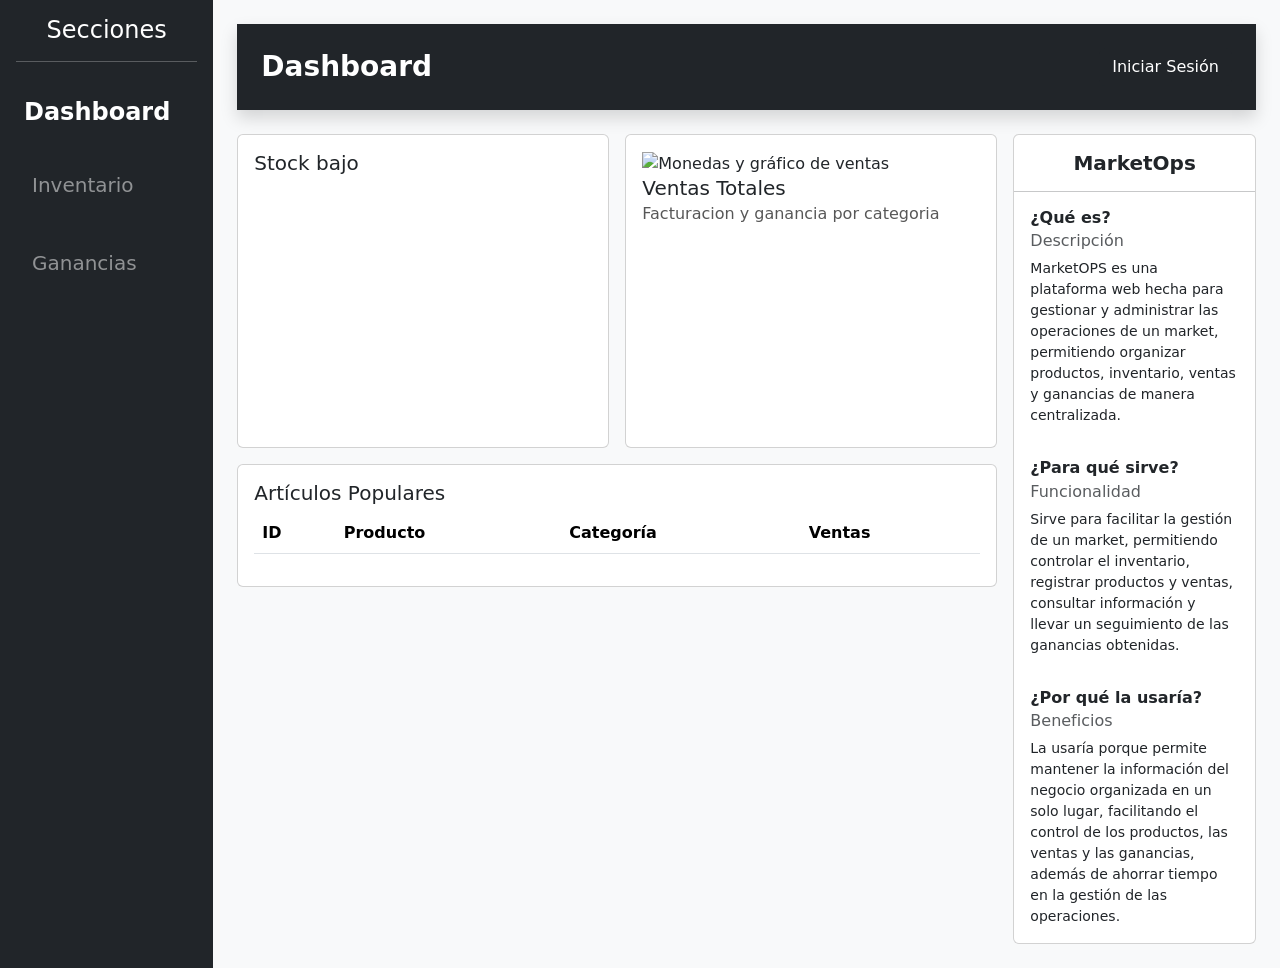
==== commit c7334c29: "Tarea 2 lista: Integración de Alpine.js y JSON" ====
--- a/index.html
+++ b/index.html
@@ -15,6 +15,9 @@
 
     <title>MarketOps</title>
 
+    <script defer src="https://cdn.jsdelivr.net/npm/alpinejs@3.14.9/dist/cdn.min.js"></script>
+
+    
     
 </head>
 
@@ -26,36 +29,21 @@
             <div class="col-12 col-md-2 bg-dark text-white p-3">
                 <h4 class="alinearCentro">Secciones</h4>
                 <hr>
-
                 <ul class="nav flex-md-column">
                     <li class="nav-item">
-                        <a
-                            class="nav-link active text-white fw-bold fs-4 py-3 px-2"
-                            aria-current="page"
-                            href="index.html">
-                            Dashboard
-                        </a>
+                        <a class="nav-link active text-white fw-bold fs-4 py-3 px-2"  href="index.html" aria-current="page">Dashboard</a>
                     </li>
-
                     <li class="nav-item">
-                        <a
-                            class="nav-link text-white-50 fs-5 py-4 px-2"
-                            href="inventario.html">
-                            Inventario
-                        </a>
+                        <a class="nav-link text-white-50 fs-5 py-4 px-6" href="inventario.html">Inventario</a>
                     </li>
-
                     <li class="nav-item">
-                        <a
-                            class="nav-link text-white-50 fs-5 py-4 px-2"
-                            href="ganancias.html">
-                            Ganancias
-                        </a>
+                        <a class="nav-link text-white-50 fs-5 py-4 px-6" href="ganancias.html">Ganancias</a>
                     </li>
+
                 </ul>
             </div>
 
-            <div class="col-12 col-md-10 bg-light text-dark p-4">
+            <div class="col-12 col-md-10 bg-light text-dark p-4" x-data="dashboard()">
 
                 <div class="encabezado-dashboard bg-dark text-white py-4 px-4 mb-4 shadow">
                     <div class="d-flex justify-content-between align-items-center">
@@ -67,6 +55,9 @@
                     </div>
                 </div>
 
+                <div x-show="cargando" x-cloak class="alert alert-info">Cargando datos del dashboard...</div>
+                <div x-show="error" x-cloak class="alert alert-danger" x-text="error"></div>
+
                 <div class="row g-3 contenido-dashboard">
 
                     <div class="col-12 col-lg-9">
@@ -77,27 +68,14 @@
                                 <div class="card cartitados">
                                     <div class="card-body">
                                         <h5 class="card-title">
-                                            Últimos movimientos
+                                            Stock bajo
                                         </h5>
 
-                                        <p class="card-text Cartitdadostext">
-                                            Venta de teclado mecánico - Hora: 16:00
-                                        </p>
-
-                                        <p class="card-text Cartitdadostext">
-                                            Venta de teléfonos - Hora: 16:05
-                                        </p>
-
-                                        <p class="card-text Cartitdadostext">
-                                            Venta de cerveza - Hora: 16:10
-                                        </p>
-
-                                        <p class="card-text Cartitdadostext">
-                                            Venta de papas lays - Hora: 16:15
-                                        </p>
-
-                                        <p class="card-text Cartitdadostext">
-                                            Venta de audífonos - Hora: 16:20
+                                        <template x-for="p in pocoStock" :key="p.id">
+                                            <p class="card-text Cartitdadostext" x-text="p.nombre + ' - Stock: ' + p.cantidad"></p>
+                                        </template>
+                                        <p class="card-text Cartitdadostext" x-show="!cargando && !error && pocoStock.length === 0" x-cloak>
+                                            No hay productos en inventario.
                                         </p>
                                     </div>
                                 </div>
@@ -112,9 +90,9 @@
                                             class="fotito"
                                             alt="Monedas y gráfico de ventas">
 
-                                        <h5 class="card-title">Ventas de Hoy</h5>
-                                        <h5 class="card-subtitle">$850.000 CLP</h5>
-                                        <h6 class="card-title VentasGraficoHoy">Hoy</h6>
+                                        <h5 class="card-title">Ventas Totales</h5>
+                                        <h5 class="card-subtitle" x-text="cargando || error ? '—' : clp(totalVentas) + ' CLP'"></h5>
+                                        <h6 class="card-title VentasGraficoHoy">Facturacion y ganancia por categoria</h6>
 
                                         <div class="grafico">
                                             <canvas id="migrafico"></canvas>
@@ -142,68 +120,17 @@
                                                     </tr>
                                                 </thead>
 
-                                                <tbody id="productTableBody">
-                                                    <tr>
-                                                        <th scope="row">7</th>
-                                                        <td>Televisión</td>
-                                                        <td>Hogar</td>
-                                                        <td>15</td>
-                                                    </tr>
-
-                                                    <tr>
-                                                        <th scope="row">11</th>
-                                                        <td>Marraqueta</td>
-                                                        <td>Alimentos</td>
-                                                        <td>100</td>
-                                                    </tr>
-
-                                                    <tr>
-                                                        <th scope="row">12</th>
-                                                        <td>Blue Label</td>
-                                                        <td>Licores</td>
-                                                        <td>67</td>
-                                                    </tr>
-
-                                                    <tr>
-                                                        <th scope="row">14</th>
-                                                        <td>Audífonos</td>
-                                                        <td>Gamer</td>
-                                                        <td>15</td>
-                                                    </tr>
-
-                                                    <tr>
-                                                        <th scope="row">1</th>
-                                                        <td>Refrigerador</td>
-                                                        <td>Hogar</td>
-                                                        <td>12</td>
-                                                    </tr>
-
-                                                    <tr>
-                                                        <th scope="row">2</th>
-                                                        <td>Lavadora</td>
-                                                        <td>Hogar</td>
-                                                        <td>8</td>
-                                                    </tr>
-
-                                                    <tr>
-                                                        <th scope="row">3</th>
-                                                        <td>Teclado mecánico</td>
-                                                        <td>Gamer</td>
-                                                        <td>3</td>
-                                                    </tr>
-
-                                                    <tr>
-                                                        <th scope="row">4</th>
-                                                        <td>Aspiradora</td>
-                                                        <td>Hogar</td>
-                                                        <td>4</td>
-                                                    </tr>
-
-                                                    <tr>
-                                                        <th scope="row">5</th>
-                                                        <td>Fideos</td>
-                                                        <td>Alimentos</td>
-                                                        <td>13</td>
+                                                <tbody>
+                                                    <template x-for="p in populares" :key="p.id">
+                                                        <tr>
+                                                            <th scope="row" x-text="p.id"></th>
+                                                            <td x-text="p.nombre"></td>
+                                                            <td x-text="p.categoria"></td>
+                                                            <td x-text="p.unidades_vendidas"></td>
+                                                        </tr>
+                                                    </template>
+                                                    <tr x-show="!cargando && !error && populares.length === 0" x-cloak>
+                                                        <td colspan="4" class="text-center text-muted">No hay ventas registradas.</td>
                                                     </tr>
                                                 </tbody>
                                             </table>
--- a/css/style.css
+++ b/css/style.css
@@ -83,4 +83,7 @@
 }
 .nombres{
     top: 150px
+}
+[x-cloak] {
+    display: none !important;
 }
